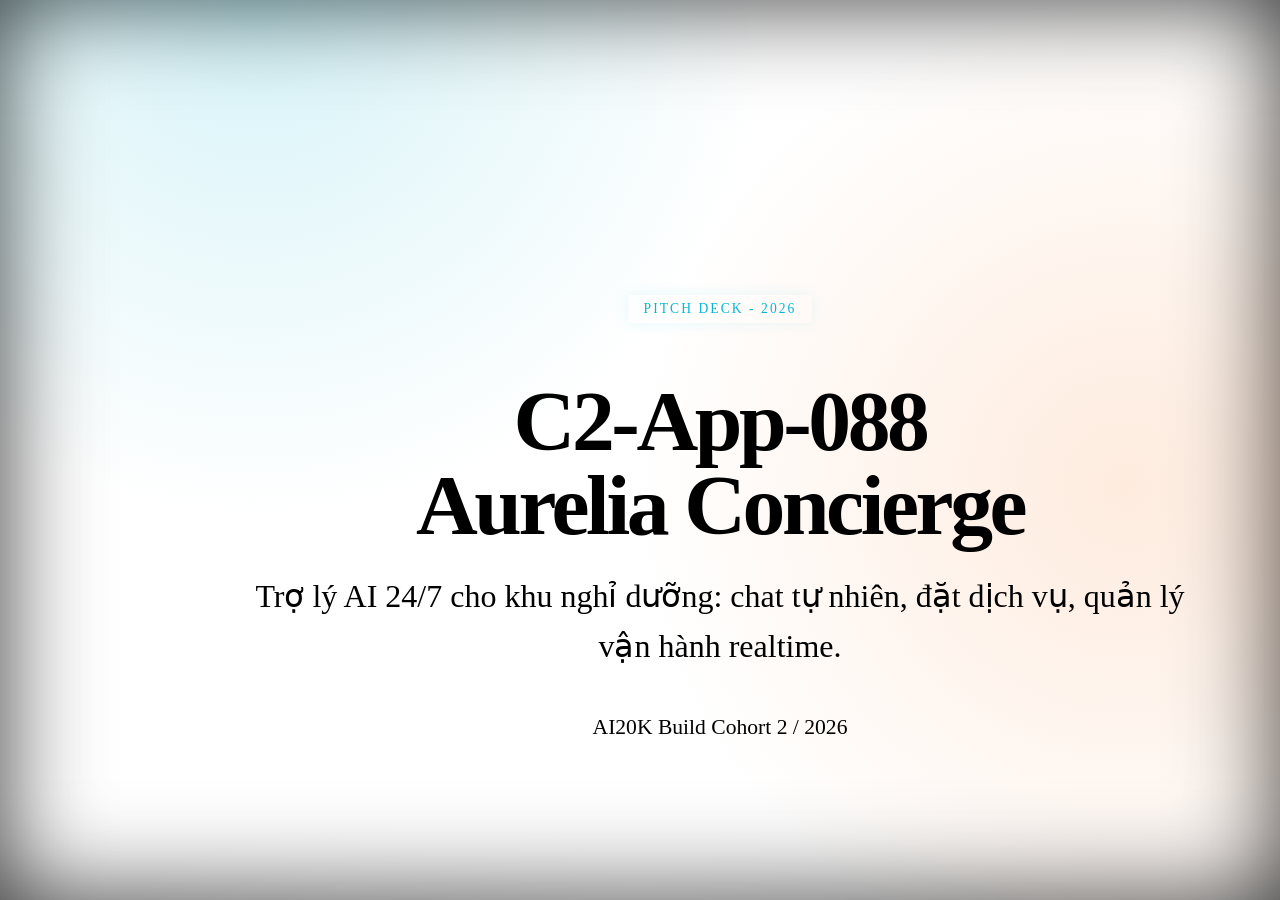
==== presentation.html @ 41721ca9 "first commit" ====
<!DOCTYPE html>
<html lang="vi">
<head>
    <meta charset="UTF-8">
    <meta name="viewport" content="width=device-width, initial-scale=1.0">
    <title>C2-App-088 | Aurelia Concierge Pitch Deck</title>

    <link rel="preconnect" href="https://fonts.googleapis.com">
    <link rel="preconnect" href="https://fonts.gstatic.com" crossorigin>
    <link href="https://fonts.googleapis.com/css2?family=Inter:wght@400;500;600&family=Outfit:wght@500;700;800&family=Roboto+Mono:wght@400;500&display=swap" rel="stylesheet">
    <link rel="stylesheet" href="styles.css">

    <style>
        body.presentation-mode {
            overflow: hidden;
            background-color: var(--bg-oled);
            margin: 0;
            padding: 0;
            height: 100vh;
            display: flex;
            align-items: center;
            justify-content: center;
            font-family: var(--font-body);
            color: var(--text-main);
        }

        .presentation-container {
            width: 100vw;
            height: 100vh;
            max-width: 1920px;
            max-height: 1080px;
            aspect-ratio: 16/9;
            position: relative;
            overflow: hidden;
            background-color: var(--bg-oled);
            box-shadow: inset 0 0 100px rgba(0,0,0,0.8);
        }

        .presentation-container::before {
            content: "";
            position: absolute;
            inset: 0;
            background:
                radial-gradient(circle at 20% 0%, rgba(6, 182, 212, 0.16) 0%, transparent 38%),
                radial-gradient(circle at 88% 54%, rgba(249, 115, 22, 0.14) 0%, transparent 40%),
                radial-gradient(circle at 50% 110%, rgba(255, 255, 255, 0.08) 0%, transparent 46%);
            z-index: 0;
        }

        .slide {
            position: absolute;
            inset: 0;
            width: 100%;
            height: 100%;
            opacity: 0;
            visibility: hidden;
            transition: opacity var(--transition-slow), transform var(--transition-slow);
            display: flex;
            align-items: center;
            justify-content: center;
            padding: 80px;
            transform: scale(0.95);
            z-index: 1;
        }

        .slide.active {
            opacity: 1;
            visibility: visible;
            transform: scale(1);
        }

        .slide-content {
            width: 100%;
            max-width: 1280px;
            z-index: 2;
        }

        .slide-content h1 {
            font-size: 5.35rem;
            margin-bottom: 24px;
            text-align: center;
            font-family: var(--font-heading);
            letter-spacing: -0.04em;
            line-height: 0.98;
        }

        .slide-content h2 {
            font-size: 3.35rem;
            color: var(--text-main);
            margin-bottom: 36px;
            font-family: var(--font-heading);
            letter-spacing: -0.03em;
        }

        .slide-content h3 {
            font-family: var(--font-heading);
            color: var(--text-main);
        }

        .slide-content p,
        .slide-content li {
            font-size: 1.35rem;
            color: var(--text-muted);
            margin-bottom: 20px;
            line-height: 1.55;
        }

        .slide-content ul {
            padding-left: 34px;
            margin-bottom: 28px;
        }

        .grid-2 {
            display: grid;
            grid-template-columns: 1fr 1fr;
            gap: 64px;
            align-items: center;
        }

        .grid-3 {
            display: grid;
            grid-template-columns: repeat(3, 1fr);
            gap: 24px;
        }

        .glass-card {
            background: var(--bg-card-shell);
            border: 1px solid var(--border-hairline);
            padding: 36px;
            border-radius: var(--radius-shell);
            backdrop-filter: blur(24px);
            -webkit-backdrop-filter: blur(24px);
            box-shadow: inset 0 1px 1px var(--border-highlight);
            position: relative;
            overflow: hidden;
        }

        .glass-card::after {
            content: "";
            position: absolute;
            inset: 0;
            background: linear-gradient(135deg, rgba(255,255,255,0.08), transparent 42%);
            pointer-events: none;
        }

        .slide-footer {
            position: absolute;
            bottom: 40px;
            left: 80px;
            right: 80px;
            display: flex;
            justify-content: space-between;
            font-family: var(--font-heading);
            color: var(--text-tech);
            font-size: 1.05rem;
            border-top: 1px solid var(--border-hairline);
            padding-top: 24px;
            z-index: 2;
        }

        .top-zone {
            position: absolute;
            top: 0;
            left: 0;
            width: 100vw;
            height: 100px;
            z-index: 100;
        }

        .controls-zone {
            position: absolute;
            bottom: 0;
            left: 0;
            width: 100vw;
            height: 150px;
            z-index: 100;
        }

        .controls {
            position: absolute;
            bottom: -80px;
            right: 40px;
            display: flex;
            gap: 16px;
            opacity: 0;
            transition: all var(--transition-base);
            background: var(--bg-card-shell);
            padding: 8px;
            border-radius: var(--radius-pill);
            backdrop-filter: blur(24px);
            border: 1px solid var(--border-hairline);
        }

        .controls-zone:hover .controls {
            bottom: 40px;
            opacity: 1;
        }

        .ctrl-btn {
            background: transparent;
            border: none;
            color: var(--text-muted);
            width: 48px;
            height: 48px;
            border-radius: var(--radius-pill);
            cursor: pointer;
            display: flex;
            align-items: center;
            justify-content: center;
            transition: var(--transition-fast);
        }

        .ctrl-btn:hover {
            background: rgba(255,255,255,0.1);
            color: var(--text-main);
            transform: scale(0.95);
        }

        .back-home {
            position: absolute;
            top: -80px;
            left: 40px;
            font-family: var(--font-heading);
            font-size: 1rem;
            text-decoration: none;
            color: var(--text-muted);
            display: flex;
            align-items: center;
            gap: 12px;
            opacity: 0;
            transition: all var(--transition-base);
            background: var(--bg-card-shell);
            padding: 12px 24px;
            border-radius: var(--radius-pill);
            backdrop-filter: blur(24px);
            border: 1px solid var(--border-hairline);
        }

        .top-zone:hover .back-home {
            top: 40px;
            opacity: 1;
        }

        .back-home:hover {
            color: var(--text-main);
            background: rgba(255,255,255,0.05);
            transform: scale(0.98);
        }

        .eyebrow-slide {
            display: inline-block;
            padding: 6px 16px;
            border-radius: var(--radius-pill);
            background: rgba(255, 255, 255, 0.05);
            border: 1px solid var(--border-hairline);
            font-family: var(--font-body);
            font-size: 0.85rem;
            text-transform: uppercase;
            letter-spacing: 0.15em;
            color: #06b6d4;
            margin-bottom: 32px;
            box-shadow: 0 0 15px rgba(6,182,212,0.1);
        }

        .accent-cyan { color: #06b6d4; }
        .accent-orange { color: #f97316; }
        .accent-green { color: #10b981; }

        .metric-row {
            display: grid;
            grid-template-columns: repeat(3, 1fr);
            gap: 24px;
            margin-top: 36px;
        }

        .metric {
            padding: 28px;
            border-radius: 26px;
            border: 1px solid var(--border-hairline);
            background: rgba(255,255,255,0.035);
        }

        .metric strong {
            display: block;
            font-family: var(--font-heading);
            font-size: 2.35rem;
            color: var(--text-main);
            margin-bottom: 8px;
        }

        .metric span {
            color: var(--text-muted);
            font-size: 1.05rem;
            line-height: 1.45;
        }

        .flow {
            display: grid;
            grid-template-columns: repeat(5, 1fr);
            gap: 16px;
            align-items: stretch;
            margin-top: 34px;
        }

        .flow-step {
            border: 1px solid var(--border-hairline);
            border-radius: 24px;
            padding: 24px 18px;
            background: rgba(0,0,0,0.32);
            min-height: 138px;
        }

        .flow-step b {
            display: block;
            color: #06b6d4;
            font-family: var(--font-heading);
            font-size: 1.08rem;
            margin-bottom: 10px;
        }

        .flow-step span {
            color: var(--text-muted);
            font-size: 0.98rem;
            line-height: 1.45;
        }

        .mini-table {
            display: grid;
            gap: 14px;
            margin-top: 28px;
        }

        .mini-row {
            display: grid;
            grid-template-columns: 0.9fr 1.1fr 1.4fr;
            gap: 18px;
            padding: 18px 20px;
            border: 1px solid var(--border-hairline);
            border-radius: 20px;
            background: rgba(255,255,255,0.025);
            color: var(--text-muted);
            font-size: 1.05rem;
        }

        .mini-row strong {
            color: var(--text-main);
            font-family: var(--font-heading);
        }

        .roadmap {
            display: grid;
            grid-template-columns: repeat(4, 1fr);
            gap: 18px;
            margin-top: 32px;
        }

        .roadmap-item {
            min-height: 220px;
            padding: 24px;
            border-radius: 26px;
            border: 1px solid var(--border-hairline);
            background: rgba(255,255,255,0.035);
        }

        .roadmap-item small {
            color: #06b6d4;
            text-transform: uppercase;
            letter-spacing: 0.13em;
            font-size: 0.72rem;
        }

        .roadmap-item h3 {
            font-size: 1.45rem;
            margin: 14px 0;
        }

        .roadmap-item p {
            font-size: 1.05rem;
            margin-bottom: 0;
        }

        @media print {
            body { background: white; height: auto; }
            .presentation-container { box-shadow: none; height: auto; max-height: none; aspect-ratio: auto; background: white; }
            .presentation-container::before { display: none; }
            .slide { position: relative; opacity: 1; visibility: visible; height: 100vh; page-break-after: always; background: white; transform: none; padding: 40px; }
            .slide-content h1, .slide-content h2, .slide-content h3 { color: #000; }
            .slide-content p, .slide-content li, .metric span, .flow-step span, .mini-row, .roadmap-item p { color: #333; }
            .slide-footer { color: #666; border-color: #ddd; }
            .glass-card, .metric, .flow-step, .mini-row, .roadmap-item { background: transparent; border: 1px solid #ccc; filter: none; box-shadow: none; color: #000; }
            .text-gradient { background: none; color: #000; -webkit-text-fill-color: #000; }
            .controls, .back-home { display: none; }
        }
    </style>
</head>
<body class="presentation-mode">

    <div class="top-zone">
        <a href="index.html" class="back-home">
            <svg width="20" height="20" viewBox="0 0 24 24" fill="none" stroke="currentColor" stroke-width="2"><path d="M19 12H5M12 19l-7-7 7-7"/></svg>
            Quay lại Trang chủ
        </a>
    </div>

    <div class="presentation-container">
        <div class="slide active" id="slide-1">
            <div class="slide-content">
                <div class="eyebrow-slide" style="display: block; width: max-content; margin: 0 auto 32px;">Pitch Deck - 2026</div>
                <h1 class="text-gradient">C2-App-088<br>Aurelia Concierge</h1>
                <p style="text-align: center; color: var(--text-main); font-size: 2rem; max-width: 980px; margin: 0 auto;">Trợ lý AI 24/7 cho khu nghỉ dưỡng: chat tự nhiên, đặt dịch vụ, quản lý vận hành realtime.</p>
                <p style="text-align: center; color: var(--text-muted); margin-top: 40px;">AI20K Build Cohort 2 / 2026</p>
            </div>
            <div class="slide-footer">
                <span>C2-App-088 / Aurelia Concierge</span>
                <span>Slide 1 / 12</span>
            </div>
        </div>

        <div class="slide" id="slide-2">
            <div class="slide-content grid-2">
                <div>
                    <h2>1. Vấn đề vận hành resort</h2>
                    <ul>
                        <li><span class="accent-orange">Quá tải giờ cao điểm:</span> lễ tân xử lý hàng trăm câu hỏi lặp lại về hồ bơi, nhà hàng, housekeeping, lịch hoạt động.</li>
                        <li><span class="accent-cyan">Trải nghiệm thiếu nhất quán:</span> phản hồi phụ thuộc ca trực, nhân viên, ngôn ngữ và mức độ ghi nhớ sở thích khách.</li>
                        <li><span class="accent-orange">Phản ứng chậm:</span> yêu cầu bị bỏ sót, SLA vượt ngưỡng, resort chỉ biết khách không hài lòng sau review xấu.</li>
                    </ul>
                </div>
                <div class="glass-card" style="text-align: left;">
                    <div class="eyebrow-slide">Current State</div>
                    <h3 style="font-size: 2.2rem; margin-bottom: 22px;">Nhiều kênh, ít ngữ cảnh, khó ưu tiên</h3>
                    <p>Khách muốn câu trả lời tức thì. Nhân viên lại cần một bảng điều phối realtime để biết việc nào nên xử lý trước.</p>
                    <div class="metric-row" style="grid-template-columns: 1fr 1fr; margin-top: 20px;">
                        <div class="metric"><strong>24/7</strong><span>Nhu cầu hỗ trợ không dừng theo ca trực.</span></div>
                        <div class="metric"><strong>SLA</strong><span>Cần cảnh báo trước khi trải nghiệm bị ảnh hưởng.</span></div>
                    </div>
                </div>
            </div>
            <div class="slide-footer">
                <span>C2-App-088 / Problem</span>
                <span>Slide 2 / 12</span>
            </div>
        </div>

        <div class="slide" id="slide-3">
            <div class="slide-content grid-2">
                <div class="glass-card">
                    <h3 style="font-size: 2rem; margin-bottom: 22px;">Luồng phục vụ thông minh</h3>
                    <div style="font-family: var(--font-heading); color: #06b6d4; background: rgba(0,0,0,0.48); padding: 26px; border-radius: 22px; font-size: 1.2rem; line-height: 1.8;">
                        <span style="color:#fff">Tin nhắn khách</span><br>
                        &nbsp;&nbsp;&rarr; Input processing<br>
                        &nbsp;&nbsp;&rarr; LangGraph Agent + Tools<br>
                        &nbsp;&nbsp;&rarr; Preview cho khách xác nhận<br>
                        <span style="color:#f97316">&nbsp;&nbsp;&rarr; Tạo booking / ticket / cảnh báo realtime</span>
                    </div>
                </div>
                <div>
                    <h2>2. Giải pháp: Aurelia Concierge</h2>
                    <p>Aurelia là lớp concierge AI giữa khách và đội vận hành, xử lý yêu cầu thường gặp tự động nhưng vẫn chuyển tiếp đúng lúc cho nhân viên.</p>
                    <ul>
                        <li><span class="accent-cyan">RAG knowledge base:</span> trả lời thông tin resort theo dữ liệu nội bộ.</li>
                        <li><span class="accent-cyan">Tool-calling:</span> tạo service request, đề xuất booking, kiểm tra trạng thái, escalate tới staff.</li>
                        <li><span class="accent-cyan">Memory:</span> ghi nhớ sở thích khách qua nhiều lần lưu trú.</li>
                    </ul>
                </div>
            </div>
            <div class="slide-footer">
                <span>C2-App-088 / Solution</span>
                <span>Slide 3 / 12</span>
            </div>
        </div>

        <div class="slide" id="slide-4">
            <div class="slide-content">
                <h2>3. Sản phẩm cho hai nhóm người dùng</h2>
                <div class="grid-3">
                    <div class="glass-card">
                        <h3 style="font-size: 1.75rem; margin-bottom: 18px; color:#06b6d4;">Khách lưu trú</h3>
                        <p>Chat tự nhiên, đặt restaurant/spa/housekeeping, tra cứu tiện ích, theo dõi hoặc hủy yêu cầu ngay trong hội thoại.</p>
                    </div>
                    <div class="glass-card">
                        <h3 style="font-size: 1.75rem; margin-bottom: 18px; color:#f97316;">Nhân viên</h3>
                        <p>Dashboard realtime, hàng đợi yêu cầu, transcript chat, phân công booking, xử lý cảnh báo SLA và hồ sơ khách.</p>
                    </div>
                    <div class="glass-card">
                        <h3 style="font-size: 1.75rem; margin-bottom: 18px; color:#06b6d4;">Quản lý vận hành</h3>
                        <p>Nắm bức tranh ca trực: request mở, cảnh báo rủi ro, trạng thái xử lý và tín hiệu trải nghiệm khách theo thời gian thực.</p>
                    </div>
                </div>
                <p style="text-align:center; margin-top: 34px;">Một hệ thống chung, nhưng giao diện và quyền thao tác được tách theo vai trò.</p>
            </div>
            <div class="slide-footer">
                <span>C2-App-088 / Product Surface</span>
                <span>Slide 4 / 12</span>
            </div>
        </div>

        <div class="slide" id="slide-5">
            <div class="slide-content">
                <h2>4. Kiến trúc tổng quan</h2>
                <div class="flow">
                    <div class="flow-step"><b>Frontend</b><span>React 19, Vite, Tailwind cho guest chat và staff dashboard.</span></div>
                    <div class="flow-step"><b>API</b><span>FastAPI async, REST endpoints, WebSocket và SSE fallback.</span></div>
                    <div class="flow-step"><b>Agent</b><span>LangGraph loop: input processing, LLM, tools, response.</span></div>
                    <div class="flow-step"><b>Data</b><span>PostgreSQL 17 + pgvector cho nghiệp vụ và vector store.</span></div>
                    <div class="flow-step"><b>RAG</b><span>Qdrant index cho thông tin resort, policy, dịch vụ, FAQ.</span></div>
                </div>
                <div class="glass-card" style="margin-top: 34px;">
                    <p style="margin:0; text-align:center;"><strong class="accent-cyan">Flow chính:</strong> Guest gửi tin nhắn &rarr; Agent suy luận và gọi tools &rarr; Guest xác nhận &rarr; Hệ thống thực thi &rarr; Staff nhận realtime update.</p>
                </div>
            </div>
            <div class="slide-footer">
                <span>C2-App-088 / Architecture</span>
                <span>Slide 5 / 12</span>
            </div>
        </div>

        <div class="slide" id="slide-6">
            <div class="slide-content grid-2">
                <div>
                    <h2>5. AI Agent & Automation</h2>
                    <p>Agent không chỉ trả lời. Nó hiểu ý định, tạo preview hành động, chờ khách xác nhận và mới thực thi vào hệ thống.</p>
                    <ul>
                        <li><span class="accent-cyan">suggest_service_request:</span> tạo ticket housekeeping hoặc vấn đề phòng.</li>
                        <li><span class="accent-cyan">suggest_booking:</span> đề xuất đặt restaurant, spa hoặc dịch vụ.</li>
                        <li><span class="accent-cyan">check_availability:</span> kiểm tra capacity trước khi xác nhận.</li>
                        <li><span class="accent-cyan">escalate_to_staff:</span> chuyển ca nhạy cảm hoặc phức tạp sang người thật.</li>
                    </ul>
                </div>
                <div class="glass-card">
                    <h3 style="font-size: 1.9rem; margin-bottom: 22px;">Guardrail vận hành</h3>
                    <p>Những hành động ảnh hưởng dịch vụ được đưa qua bước xác nhận. Nhân viên luôn có transcript và trạng thái để tiếp quản khi cần.</p>
                    <div class="metric-row" style="grid-template-columns: 1fr; margin-top: 26px;">
                        <div class="metric"><strong>Human-in-loop</strong><span>AI xử lý nhanh, nhưng nhân viên vẫn kiểm soát yêu cầu rủi ro.</span></div>
                    </div>
                </div>
            </div>
            <div class="slide-footer">
                <span>C2-App-088 / Agent</span>
                <span>Slide 6 / 12</span>
            </div>
        </div>

        <div class="slide" id="slide-7">
            <div class="slide-content grid-2">
                <div class="glass-card">
                    <h3 style="font-size: 1.9rem; margin-bottom: 22px;">Từ phản ứng sang chủ động</h3>
                    <div class="metric-row" style="grid-template-columns: 1fr; margin-top: 0;">
                        <div class="metric"><strong>Realtime</strong><span>WebSocket push tức thì tới staff dashboard.</span></div>
                        <div class="metric"><strong>SLA</strong><span>Cảnh báo yêu cầu sắp hoặc đã vượt thời gian xử lý.</span></div>
                        <div class="metric"><strong>Memory</strong><span>Cá nhân hóa theo sở thích qua nhiều lần lưu trú.</span></div>
                    </div>
                </div>
                <div>
                    <h2>6. Giá trị tạo ra</h2>
                    <ul>
                        <li><span class="accent-cyan">Giảm tải nhân viên:</span> câu hỏi lặp lại và yêu cầu đơn giản được xử lý tự động.</li>
                        <li><span class="accent-cyan">Tăng tốc phản hồi:</span> request mới, cảnh báo và trạng thái được đẩy realtime.</li>
                        <li><span class="accent-cyan">Cá nhân hóa dịch vụ:</span> khách quay lại không phải bắt đầu từ đầu.</li>
                        <li><span class="accent-cyan">Ổn định chất lượng:</span> câu trả lời dựa trên knowledge base, ít phụ thuộc từng ca trực.</li>
                    </ul>
                </div>
            </div>
            <div class="slide-footer">
                <span>C2-App-088 / Value</span>
                <span>Slide 7 / 12</span>
            </div>
        </div>

        <div class="slide" id="slide-8">
            <div class="slide-content">
                <h2>7. Tech Stack</h2>
                <div class="mini-table">
                    <div class="mini-row"><strong>AI Agent</strong><span>LangGraph + OpenAI-compatible LLM</span><span>Tool-calling loop linh hoạt, dễ mở rộng nghiệp vụ.</span></div>
                    <div class="mini-row"><strong>Backend</strong><span>FastAPI + Python 3.11</span><span>Async native, type-safe, auto-docs cho API.</span></div>
                    <div class="mini-row"><strong>Database</strong><span>PostgreSQL 17 + pgvector</span><span>Dữ liệu quan hệ và vector trong cùng hệ sinh thái.</span></div>
                    <div class="mini-row"><strong>Vector Search</strong><span>Qdrant</span><span>REST API, filtering tốt, phù hợp triển khai nhanh.</span></div>
                    <div class="mini-row"><strong>Frontend</strong><span>React 19 + Vite + Tailwind</span><span>Giao diện hiện đại, hot reload nhanh cho vòng lặp demo.</span></div>
                    <div class="mini-row"><strong>Realtime</strong><span>WebSocket + SSE fallback</span><span>Push update tức thì cho cả guest và staff.</span></div>
                </div>
            </div>
            <div class="slide-footer">
                <span>C2-App-088 / Stack</span>
                <span>Slide 8 / 12</span>
            </div>
        </div>

        <div class="slide" id="slide-9">
            <div class="slide-content grid-2">
                <div>
                    <h2>8. Demo scenario</h2>
                    <p>Một khách muốn đặt bàn ăn tối, hỏi giờ mở cửa hồ bơi và yêu cầu thêm khăn trong phòng.</p>
                    <ul>
                        <li>AI trả lời thông tin hồ bơi bằng RAG.</li>
                        <li>AI tạo preview booking và yêu cầu khách xác nhận.</li>
                        <li>Housekeeping ticket được tạo và đẩy tới dashboard staff.</li>
                        <li>Nếu SLA rủi ro, hệ thống cảnh báo để nhân viên ưu tiên.</li>
                    </ul>
                </div>
                <div class="glass-card">
                    <h3 style="font-size: 1.9rem; margin-bottom: 22px;">Guest chat sample</h3>
                    <div style="display:grid; gap:16px; font-size:1.1rem;">
                        <div style="padding:18px 20px; border-radius:22px; background:rgba(6,182,212,0.12); color:#F8FAFC;">Tối nay còn bàn cho 2 người không? Tôi cũng cần thêm khăn.</div>
                        <div style="padding:18px 20px; border-radius:22px; background:rgba(255,255,255,0.06); color:#A1A1AA;">Aurelia kiểm tra nhà hàng, tạo preview booking và gửi housekeeping request sau khi khách xác nhận.</div>
                    </div>
                </div>
            </div>
            <div class="slide-footer">
                <span>C2-App-088 / Demo</span>
                <span>Slide 9 / 12</span>
            </div>
        </div>

        <div class="slide" id="slide-10">
            <div class="slide-content">
                <h2>9. Lộ trình phát triển</h2>
                <div class="roadmap">
                    <div class="roadmap-item">
                        <small>Phase 1</small>
                        <h3>Core Concierge</h3>
                        <p>Chat tự nhiên, RAG resort info, service request preview và xác nhận.</p>
                    </div>
                    <div class="roadmap-item">
                        <small>Phase 2</small>
                        <h3>Staff Ops</h3>
                        <p>Dashboard realtime, request queue, SLA alerts, transcript và phân công xử lý.</p>
                    </div>
                    <div class="roadmap-item">
                        <small>Phase 3</small>
                        <h3>Personalization</h3>
                        <p>Memory sở thích khách, hồ sơ lưu trú, ngữ cảnh cho lần tương tác tiếp theo.</p>
                    </div>
                    <div class="roadmap-item">
                        <small>Phase 4</small>
                        <h3>Pilot & Hardening</h3>
                        <p>Triển khai pilot resort, đo SLA, load test, tinh chỉnh guardrail và analytics.</p>
                    </div>
                </div>
            </div>
            <div class="slide-footer">
                <span>C2-App-088 / Roadmap</span>
                <span>Slide 10 / 12</span>
            </div>
        </div>

        <div class="slide" id="slide-11">
            <div class="slide-content grid-2">
                <div class="glass-card">
                    <h3 style="font-size: 1.9rem; margin-bottom: 22px;">Hướng thương mại hóa</h3>
                    <ul style="padding-left: 28px;">
                        <li><strong class="accent-cyan">SaaS cho resort:</strong> subscription theo số phòng hoặc số nhân viên.</li>
                        <li><strong class="accent-orange">Implementation package:</strong> setup knowledge base, quy trình SLA và tích hợp PMS/booking.</li>
                        <li><strong class="accent-cyan">Enterprise license:</strong> tùy biến workflow, dữ liệu và chính sách bảo mật.</li>
                    </ul>
                </div>
                <div>
                    <h2>10. Vì sao đáng làm ngay?</h2>
                    <p>Resort đã có nhu cầu số hóa vận hành, nhưng khoảng trống nằm ở trải nghiệm hội thoại có khả năng thực thi và dashboard staff realtime.</p>
                    <ul>
                        <li>Khách quen với chat như kênh phục vụ chính.</li>
                        <li>Nhân viên cần giảm việc lặp lại, không cần thêm một inbox rời rạc.</li>
                        <li>AI agent tạo khác biệt khi gắn trực tiếp với quy trình vận hành.</li>
                    </ul>
                </div>
            </div>
            <div class="slide-footer">
                <span>C2-App-088 / Business</span>
                <span>Slide 11 / 12</span>
            </div>
        </div>

        <div class="slide" id="slide-12">
            <div class="slide-content" style="text-align: center;">
                <h2>11. Lời kêu gọi</h2>
                <div class="glass-card" style="margin: 36px auto 0; max-width: 980px; text-align: left;">
                    <ul style="font-size: 1.45rem; margin: 0; padding-left: 28px;">
                        <li><strong class="accent-cyan">Pilot partner:</strong> resort hoặc boutique hotel để thử nghiệm quy trình guest chat + staff dashboard.</li>
                        <li><strong class="accent-orange">Advisor:</strong> chuyên gia vận hành khách sạn, concierge, SLA và tích hợp PMS.</li>
                        <li><strong class="accent-cyan">Technical support:</strong> mở rộng connector, đánh giá bảo mật dữ liệu khách và production hardening.</li>
                    </ul>
                </div>
                <h3 class="text-gradient" style="font-size: 3.2rem; margin-top: 52px;">Q & A</h3>
            </div>
            <div class="slide-footer">
                <span>C2-App-088 / Ask</span>
                <span>Slide 12 / 12</span>
            </div>
        </div>

        <div class="controls-zone">
            <div class="controls">
                <button class="ctrl-btn" id="fullscreen-btn" title="Toggle Fullscreen (F)">
                    <svg width="20" height="20" viewBox="0 0 24 24" fill="none" stroke="currentColor" stroke-width="2"><path d="M8 3H5a2 2 0 0 0-2 2v3m18 0V5a2 2 0 0 0-2-2h-3m0 18h3a2 2 0 0 0 2-2v-3M3 16v3a2 2 0 0 0 2 2h3"/></svg>
                </button>
                <button class="ctrl-btn" id="prev-btn" title="Previous Slide (Left Arrow)">
                    <svg width="24" height="24" viewBox="0 0 24 24" fill="none" stroke="currentColor" stroke-width="2"><path d="M15 18l-6-6 6-6"/></svg>
                </button>
                <button class="ctrl-btn" id="next-btn" title="Next Slide (Right Arrow/Space)">
                    <svg width="24" height="24" viewBox="0 0 24 24" fill="none" stroke="currentColor" stroke-width="2"><path d="M9 18l6-6-6-6"/></svg>
                </button>
            </div>
        </div>
    </div>

    <script src="presentation.js"></script>
</body>
</html>
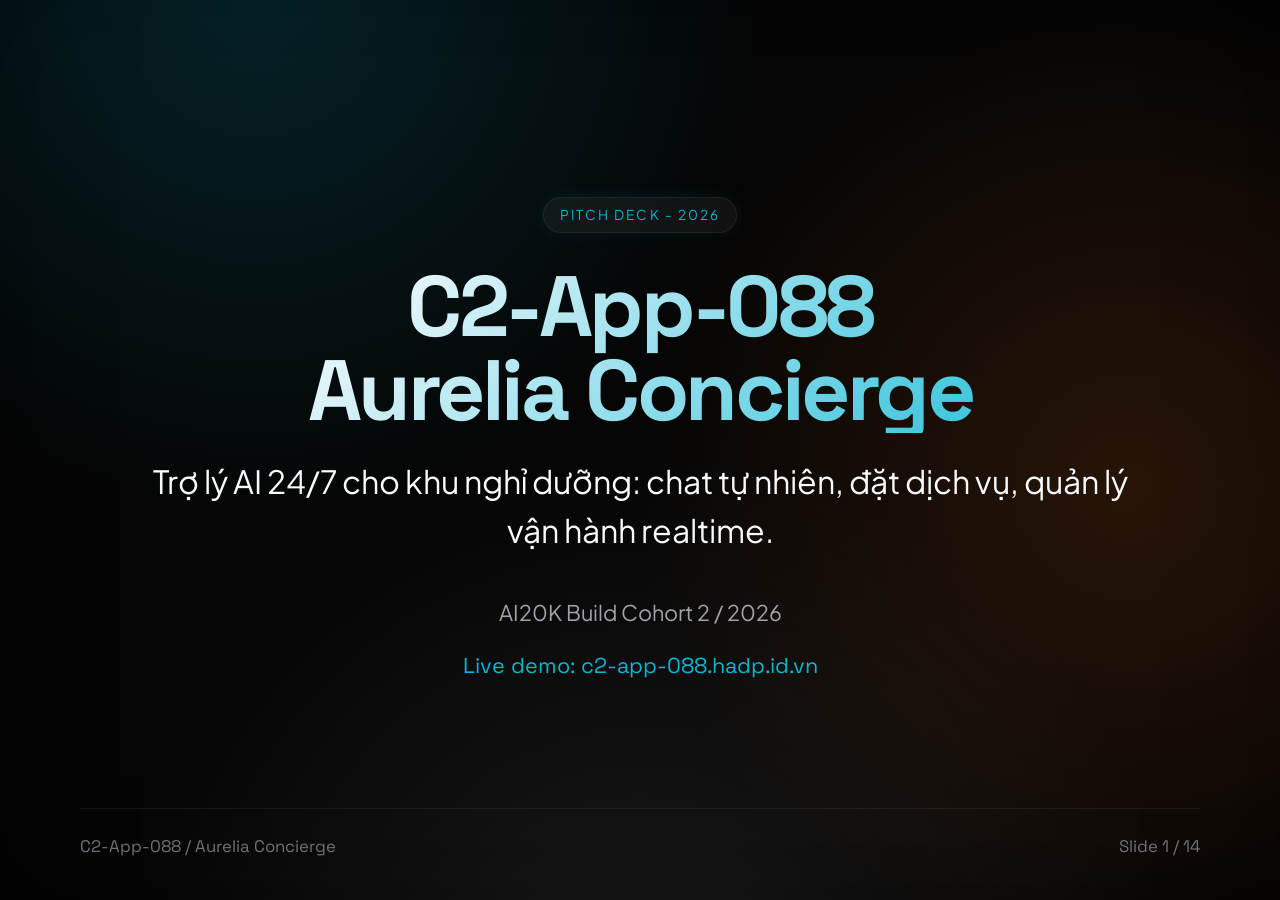
==== commit d6ecd7d8: "Add presentation styles, update slide content, and include PDF export" ====
--- a/presentation.html
+++ b/presentation.html
@@ -379,17 +379,152 @@
             margin-bottom: 0;
         }
 
+        .chat-log { display: grid; gap: 14px; font-size: 1.05rem; }
+        .chat-bubble {
+            padding: 14px 18px;
+            border-radius: 20px;
+            line-height: 1.5;
+            max-width: 94%;
+        }
+        .chat-bubble small {
+            display: block;
+            color: #06b6d4;
+            font-family: var(--font-heading);
+            font-size: 0.7rem;
+            text-transform: uppercase;
+            letter-spacing: 0.12em;
+            margin-bottom: 6px;
+        }
+        .chat-bubble.guest {
+            background: rgba(6,182,212,0.14);
+            color: #F8FAFC;
+            justify-self: end;
+            border-bottom-right-radius: 6px;
+        }
+        .chat-bubble.ai {
+            background: rgba(255,255,255,0.06);
+            color: #E4E4E7;
+            justify-self: start;
+            border-bottom-left-radius: 6px;
+        }
+        .chat-alert {
+            margin-top: 2px;
+            padding: 13px 18px;
+            border-radius: 16px;
+            background: rgba(249,115,22,0.12);
+            border: 1px solid rgba(249,115,22,0.35);
+            color: #fdba74;
+            font-size: 0.95rem;
+            font-family: var(--font-heading);
+        }
+        .img-ph {
+            border: 1px dashed var(--border-highlight);
+            border-radius: 22px;
+            background: rgba(255,255,255,0.02);
+            min-height: 120px;
+            display: flex;
+            align-items: center;
+            justify-content: center;
+            text-align: center;
+            color: var(--text-tech);
+            font-family: var(--font-heading);
+            font-size: 0.95rem;
+            padding: 18px;
+        }
+        .mini-row.compare-head,
+        .mini-row.compare-head span,
+        .mini-row.compare-head strong {
+            color: var(--text-main);
+            font-family: var(--font-heading);
+        }
+        .mini-row.compare-head { background: rgba(255,255,255,0.05); }
+        .qr-ph {
+            width: 148px;
+            height: 148px;
+            border: 1px dashed var(--border-highlight);
+            border-radius: 18px;
+            display: flex;
+            align-items: center;
+            justify-content: center;
+            text-align: center;
+            color: var(--text-tech);
+            font-family: var(--font-heading);
+            font-size: 0.85rem;
+            flex: 0 0 auto;
+        }
+        .arch-extra {
+            display: grid;
+            grid-template-columns: 1fr 1fr;
+            gap: 18px;
+            margin-top: 18px;
+        }
+        .flow.arch .flow-step { position: relative; }
+        .flow.arch .flow-step:not(:last-child)::after {
+            content: "\2192";
+            position: absolute;
+            right: -12px;
+            top: 50%;
+            transform: translateY(-50%);
+            color: #06b6d4;
+            font-size: 1.15rem;
+            z-index: 3;
+        }
+        .ph { color: #f97316; font-family: var(--font-heading); font-style: normal; }
+
+        @page {
+            size: 16in 9in;
+            margin: 0;
+        }
+
         @media print {
-            body { background: white; height: auto; }
-            .presentation-container { box-shadow: none; height: auto; max-height: none; aspect-ratio: auto; background: white; }
-            .presentation-container::before { display: none; }
-            .slide { position: relative; opacity: 1; visibility: visible; height: 100vh; page-break-after: always; background: white; transform: none; padding: 40px; }
-            .slide-content h1, .slide-content h2, .slide-content h3 { color: #000; }
-            .slide-content p, .slide-content li, .metric span, .flow-step span, .mini-row, .roadmap-item p { color: #333; }
-            .slide-footer { color: #666; border-color: #ddd; }
-            .glass-card, .metric, .flow-step, .mini-row, .roadmap-item { background: transparent; border: 1px solid #ccc; filter: none; box-shadow: none; color: #000; }
-            .text-gradient { background: none; color: #000; -webkit-text-fill-color: #000; }
-            .controls, .back-home { display: none; }
+            html,
+            body.presentation-mode {
+                width: 16in;
+                height: auto;
+                margin: 0;
+                padding: 0;
+                display: block;
+                overflow: visible;
+                background: var(--bg-oled);
+                -webkit-print-color-adjust: exact;
+                print-color-adjust: exact;
+            }
+
+            .top-zone,
+            .controls-zone,
+            .controls,
+            .back-home {
+                display: none !important;
+            }
+
+            .presentation-container {
+                width: 16in;
+                height: auto;
+                max-width: none;
+                max-height: none;
+                aspect-ratio: auto;
+                overflow: visible;
+                box-shadow: none;
+                background: var(--bg-oled);
+            }
+
+            .slide,
+            .slide.active {
+                position: relative;
+                inset: auto;
+                width: 16in;
+                height: 9in;
+                opacity: 1;
+                visibility: visible;
+                transform: none;
+                page-break-after: always;
+                break-after: page;
+            }
+
+            #slide-14 {
+                page-break-after: auto;
+                break-after: auto;
+            }
         }
     </style>
 </head>
@@ -409,10 +544,11 @@
                 <h1 class="text-gradient">C2-App-088<br>Aurelia Concierge</h1>
                 <p style="text-align: center; color: var(--text-main); font-size: 2rem; max-width: 980px; margin: 0 auto;">Trợ lý AI 24/7 cho khu nghỉ dưỡng: chat tự nhiên, đặt dịch vụ, quản lý vận hành realtime.</p>
                 <p style="text-align: center; color: var(--text-muted); margin-top: 40px;">AI20K Build Cohort 2 / 2026</p>
+                <p style="text-align: center; color: #06b6d4; font-family: var(--font-heading); margin-top: 6px;">Live demo: c2-app-088.hadp.id.vn</p>
             </div>
             <div class="slide-footer">
                 <span>C2-App-088 / Aurelia Concierge</span>
-                <span>Slide 1 / 12</span>
+                <span>Slide 1 / 14</span>
             </div>
         </div>
 
@@ -438,7 +574,7 @@
             </div>
             <div class="slide-footer">
                 <span>C2-App-088 / Problem</span>
-                <span>Slide 2 / 12</span>
+                <span>Slide 2 / 14</span>
             </div>
         </div>
 
@@ -466,13 +602,41 @@
             </div>
             <div class="slide-footer">
                 <span>C2-App-088 / Solution</span>
-                <span>Slide 3 / 12</span>
+                <span>Slide 3 / 14</span>
             </div>
         </div>
 
         <div class="slide" id="slide-4">
+            <div class="slide-content grid-2">
+                <div>
+                    <h2>3. Cơ hội thị trường</h2>
+                    <p>Ngành lưu trú đang tăng tốc số hóa vận hành, nhưng phần lớn giải pháp mới dừng ở booking/PMS — khoảng trống nằm ở lớp hội thoại AI có khả năng thực thi.</p>
+                    <ul>
+                        <li><span class="accent-cyan">Thị trường mục tiêu:</span> resort, boutique hotel và chuỗi lưu trú tầm trung–cao cấp.</li>
+                        <li><span class="accent-cyan">Why now:</span> khách đã quen chat làm kênh phục vụ chính; chi phí nhân sự dịch vụ tăng.</li>
+                        <li><span class="accent-cyan">Điểm vào:</span> pilot một resort rồi mở rộng theo chuỗi.</li>
+                    </ul>
+                </div>
+                <div class="glass-card">
+                    <div class="eyebrow-slide">Market sizing</div>
+                    <div class="metric-row" style="grid-template-columns: 1fr 1fr; margin-top: 8px;">
+                        <div class="metric"><strong><span class="ph">__</span></strong><span>Số resort/hotel mục tiêu (SAM).</span></div>
+                        <div class="metric"><strong>$<span class="ph">__</span></strong><span>Quy mô thị trường/năm (TAM).</span></div>
+                        <div class="metric"><strong><span class="ph">__</span>%</strong><span>Tăng trưởng số hóa hằng năm.</span></div>
+                        <div class="metric"><strong><span class="ph">__</span></strong><span>Resort pilot mục tiêu năm đầu.</span></div>
+                    </div>
+                    <p style="margin: 18px 0 0; font-size: 0.95rem;">* Số liệu điền sau từ nghiên cứu thị trường.</p>
+                </div>
+            </div>
+            <div class="slide-footer">
+                <span>C2-App-088 / Market</span>
+                <span>Slide 4 / 14</span>
+            </div>
+        </div>
+
+        <div class="slide" id="slide-5">
             <div class="slide-content">
-                <h2>3. Sản phẩm cho hai nhóm người dùng</h2>
+                <h2>4. Sản phẩm cho ba nhóm người dùng</h2>
                 <div class="grid-3">
                     <div class="glass-card">
                         <h3 style="font-size: 1.75rem; margin-bottom: 18px; color:#06b6d4;">Khách lưu trú</h3>
@@ -491,39 +655,45 @@
             </div>
             <div class="slide-footer">
                 <span>C2-App-088 / Product Surface</span>
-                <span>Slide 4 / 12</span>
-            </div>
-        </div>
-
-        <div class="slide" id="slide-5">
+                <span>Slide 5 / 14</span>
+            </div>
+        </div>
+
+        <div class="slide" id="slide-6">
             <div class="slide-content">
-                <h2>4. Kiến trúc tổng quan</h2>
-                <div class="flow">
+                <h2>5. Kiến trúc tổng quan</h2>
+                <div class="flow arch">
                     <div class="flow-step"><b>Frontend</b><span>React 19, Vite, Tailwind cho guest chat và staff dashboard.</span></div>
                     <div class="flow-step"><b>API</b><span>FastAPI async, REST endpoints, WebSocket và SSE fallback.</span></div>
                     <div class="flow-step"><b>Agent</b><span>LangGraph loop: input processing, LLM, tools, response.</span></div>
                     <div class="flow-step"><b>Data</b><span>PostgreSQL 17 + pgvector cho nghiệp vụ và vector store.</span></div>
                     <div class="flow-step"><b>RAG</b><span>Qdrant index cho thông tin resort, policy, dịch vụ, FAQ.</span></div>
                 </div>
-                <div class="glass-card" style="margin-top: 34px;">
+                <div class="arch-extra">
+                    <div class="flow-step"><b>Memory · Mem0</b><span>Ghi nhớ sở thích và lịch sử khách qua nhiều lần lưu trú (cross-stay).</span></div>
+                    <div class="flow-step"><b>Realtime Manager</b><span>WebSocket push tức thì tới staff dashboard, SSE fallback khi cần.</span></div>
+                </div>
+                <div class="glass-card" style="margin-top: 24px;">
                     <p style="margin:0; text-align:center;"><strong class="accent-cyan">Flow chính:</strong> Guest gửi tin nhắn &rarr; Agent suy luận và gọi tools &rarr; Guest xác nhận &rarr; Hệ thống thực thi &rarr; Staff nhận realtime update.</p>
                 </div>
             </div>
             <div class="slide-footer">
                 <span>C2-App-088 / Architecture</span>
-                <span>Slide 5 / 12</span>
-            </div>
-        </div>
-
-        <div class="slide" id="slide-6">
+                <span>Slide 6 / 14</span>
+            </div>
+        </div>
+
+        <div class="slide" id="slide-7">
             <div class="slide-content grid-2">
                 <div>
-                    <h2>5. AI Agent & Automation</h2>
+                    <h2>6. AI Agent & Automation</h2>
                     <p>Agent không chỉ trả lời. Nó hiểu ý định, tạo preview hành động, chờ khách xác nhận và mới thực thi vào hệ thống.</p>
                     <ul>
+                        <li><span class="accent-cyan">get_resort_info:</span> tra cứu thông tin resort, tiện ích, chính sách qua RAG.</li>
                         <li><span class="accent-cyan">suggest_service_request:</span> tạo ticket housekeeping hoặc vấn đề phòng.</li>
                         <li><span class="accent-cyan">suggest_booking:</span> đề xuất đặt restaurant, spa hoặc dịch vụ.</li>
                         <li><span class="accent-cyan">check_availability:</span> kiểm tra capacity trước khi xác nhận.</li>
+                        <li><span class="accent-cyan">get_request_status:</span> theo dõi trạng thái yêu cầu đang xử lý.</li>
                         <li><span class="accent-cyan">escalate_to_staff:</span> chuyển ca nhạy cảm hoặc phức tạp sang người thật.</li>
                     </ul>
                 </div>
@@ -537,33 +707,7 @@
             </div>
             <div class="slide-footer">
                 <span>C2-App-088 / Agent</span>
-                <span>Slide 6 / 12</span>
-            </div>
-        </div>
-
-        <div class="slide" id="slide-7">
-            <div class="slide-content grid-2">
-                <div class="glass-card">
-                    <h3 style="font-size: 1.9rem; margin-bottom: 22px;">Từ phản ứng sang chủ động</h3>
-                    <div class="metric-row" style="grid-template-columns: 1fr; margin-top: 0;">
-                        <div class="metric"><strong>Realtime</strong><span>WebSocket push tức thì tới staff dashboard.</span></div>
-                        <div class="metric"><strong>SLA</strong><span>Cảnh báo yêu cầu sắp hoặc đã vượt thời gian xử lý.</span></div>
-                        <div class="metric"><strong>Memory</strong><span>Cá nhân hóa theo sở thích qua nhiều lần lưu trú.</span></div>
-                    </div>
-                </div>
-                <div>
-                    <h2>6. Giá trị tạo ra</h2>
-                    <ul>
-                        <li><span class="accent-cyan">Giảm tải nhân viên:</span> câu hỏi lặp lại và yêu cầu đơn giản được xử lý tự động.</li>
-                        <li><span class="accent-cyan">Tăng tốc phản hồi:</span> request mới, cảnh báo và trạng thái được đẩy realtime.</li>
-                        <li><span class="accent-cyan">Cá nhân hóa dịch vụ:</span> khách quay lại không phải bắt đầu từ đầu.</li>
-                        <li><span class="accent-cyan">Ổn định chất lượng:</span> câu trả lời dựa trên knowledge base, ít phụ thuộc từng ca trực.</li>
-                    </ul>
-                </div>
-            </div>
-            <div class="slide-footer">
-                <span>C2-App-088 / Value</span>
-                <span>Slide 7 / 12</span>
+                <span>Slide 7 / 14</span>
             </div>
         </div>
 
@@ -577,11 +721,13 @@
                     <div class="mini-row"><strong>Vector Search</strong><span>Qdrant</span><span>REST API, filtering tốt, phù hợp triển khai nhanh.</span></div>
                     <div class="mini-row"><strong>Frontend</strong><span>React 19 + Vite + Tailwind</span><span>Giao diện hiện đại, hot reload nhanh cho vòng lặp demo.</span></div>
                     <div class="mini-row"><strong>Realtime</strong><span>WebSocket + SSE fallback</span><span>Push update tức thì cho cả guest và staff.</span></div>
+                    <div class="mini-row"><strong>Migrations</strong><span>Alembic</span><span>Version control schema an toàn cho database.</span></div>
+                    <div class="mini-row"><strong>Memory</strong><span>Mem0</span><span>Cá nhân hóa xuyên suốt nhiều lần lưu trú của khách.</span></div>
                 </div>
             </div>
             <div class="slide-footer">
                 <span>C2-App-088 / Stack</span>
-                <span>Slide 8 / 12</span>
+                <span>Slide 8 / 14</span>
             </div>
         </div>
 
@@ -589,31 +735,79 @@
             <div class="slide-content grid-2">
                 <div>
                     <h2>8. Demo scenario</h2>
-                    <p>Một khách muốn đặt bàn ăn tối, hỏi giờ mở cửa hồ bơi và yêu cầu thêm khăn trong phòng.</p>
+                    <p>Khách quen quay lại resort — Aurelia nhận ra sở thích cũ, xử lý yêu cầu và cảnh báo staff khi cần.</p>
                     <ul>
-                        <li>AI trả lời thông tin hồ bơi bằng RAG.</li>
-                        <li>AI tạo preview booking và yêu cầu khách xác nhận.</li>
-                        <li>Housekeeping ticket được tạo và đẩy tới dashboard staff.</li>
-                        <li>Nếu SLA rủi ro, hệ thống cảnh báo để nhân viên ưu tiên.</li>
+                        <li><span class="accent-cyan">Memory:</span> chào đúng tên, gợi ý theo sở thích đã ghi nhận.</li>
+                        <li><span class="accent-cyan">RAG:</span> trả lời giờ mở cửa hồ bơi từ knowledge base.</li>
+                        <li><span class="accent-cyan">Action:</span> tạo preview booking và housekeeping ticket, chờ xác nhận.</li>
+                        <li><span class="accent-orange">SLA alert:</span> nếu rủi ro trễ, hệ thống đẩy cảnh báo tới staff.</li>
                     </ul>
+                    <div class="img-ph" style="margin-top: 6px;">Screenshot guest chat / staff dashboard sẽ thêm sau (docs/…)</div>
                 </div>
                 <div class="glass-card">
-                    <h3 style="font-size: 1.9rem; margin-bottom: 22px;">Guest chat sample</h3>
-                    <div style="display:grid; gap:16px; font-size:1.1rem;">
-                        <div style="padding:18px 20px; border-radius:22px; background:rgba(6,182,212,0.12); color:#F8FAFC;">Tối nay còn bàn cho 2 người không? Tôi cũng cần thêm khăn.</div>
-                        <div style="padding:18px 20px; border-radius:22px; background:rgba(255,255,255,0.06); color:#A1A1AA;">Aurelia kiểm tra nhà hàng, tạo preview booking và gửi housekeeping request sau khi khách xác nhận.</div>
+                    <h3 style="font-size: 1.7rem; margin-bottom: 18px;">Guest chat sample</h3>
+                    <div class="chat-log">
+                        <div class="chat-bubble ai"><small>Aurelia</small>Chào mừng anh Minh quay lại! Em nhớ anh thích phòng yên tĩnh và bơi buổi sáng — hồ bơi mở cửa 6:00 ạ.</div>
+                        <div class="chat-bubble guest">Tối nay còn bàn cho 2 người không? Cho anh thêm khăn phòng 507 nhé.</div>
+                        <div class="chat-bubble ai"><small>Aurelia</small>Dạ còn bàn 19:30. Em tạo preview đặt bàn và housekeeping ticket khăn, anh xác nhận giúp em nhé.</div>
+                        <div class="chat-alert">⚠ SLA risk · Housekeeping #HK-231 → đẩy tới staff dashboard để ưu tiên.</div>
                     </div>
                 </div>
             </div>
             <div class="slide-footer">
                 <span>C2-App-088 / Demo</span>
-                <span>Slide 9 / 12</span>
+                <span>Slide 9 / 14</span>
             </div>
         </div>
 
         <div class="slide" id="slide-10">
+            <div class="slide-content grid-2">
+                <div class="glass-card">
+                    <h3 style="font-size: 1.7rem; margin-bottom: 18px;">Impact mục tiêu</h3>
+                    <div class="metric-row" style="grid-template-columns: 1fr 1fr; margin-top: 0;">
+                        <div class="metric"><strong><span class="ph">__</span>%</strong><span>Giảm thời gian chờ phản hồi của khách.</span></div>
+                        <div class="metric"><strong><span class="ph">__</span>%</strong><span>Yêu cầu được AI tự động hóa, không cần staff.</span></div>
+                        <div class="metric"><strong><span class="ph">__</span>h</strong><span>Giờ nhân viên tiết kiệm mỗi tháng.</span></div>
+                        <div class="metric"><strong><span class="ph">__</span></strong><span>Điểm hài lòng khách (CSAT) mục tiêu.</span></div>
+                    </div>
+                    <p style="margin: 16px 0 0; font-size: 0.95rem;">* Số liệu điền sau từ pilot.</p>
+                </div>
+                <div>
+                    <h2>9. Giá trị tạo ra</h2>
+                    <ul>
+                        <li><span class="accent-cyan">Giảm tải nhân viên:</span> câu hỏi lặp lại và yêu cầu đơn giản được xử lý tự động.</li>
+                        <li><span class="accent-cyan">Tăng tốc phản hồi:</span> request mới, cảnh báo và trạng thái được đẩy realtime.</li>
+                        <li><span class="accent-cyan">Cá nhân hóa dịch vụ:</span> khách quay lại không phải bắt đầu từ đầu.</li>
+                        <li><span class="accent-cyan">Ổn định chất lượng:</span> câu trả lời dựa trên knowledge base, ít phụ thuộc từng ca trực.</li>
+                    </ul>
+                </div>
+            </div>
+            <div class="slide-footer">
+                <span>C2-App-088 / Value</span>
+                <span>Slide 10 / 14</span>
+            </div>
+        </div>
+
+        <div class="slide" id="slide-11">
             <div class="slide-content">
-                <h2>9. Lộ trình phát triển</h2>
+                <h2>10. Khác biệt cạnh tranh</h2>
+                <div class="mini-table">
+                    <div class="mini-row compare-head"><strong>Tiêu chí</strong><span>Chatbot / cách làm hiện tại</span><span>Aurelia Concierge</span></div>
+                    <div class="mini-row"><strong>Thực thi yêu cầu</strong><span>Chỉ trả lời, phải chuyển người khác đặt.</span><span>Tạo booking/ticket ngay trong hội thoại.</span></div>
+                    <div class="mini-row"><strong>Cá nhân hóa</strong><span>Không nhớ giữa các lần lưu trú.</span><span>Memory (Mem0) nhớ sở thích cross-stay.</span></div>
+                    <div class="mini-row"><strong>Vận hành staff</strong><span>Inbox rời rạc, khó ưu tiên việc.</span><span>Dashboard realtime và cảnh báo SLA.</span></div>
+                    <div class="mini-row"><strong>Kiểm soát</strong><span>Tự động hoàn toàn hoặc thủ công hoàn toàn.</span><span>Human-in-loop: xác nhận trước khi thực thi.</span></div>
+                </div>
+            </div>
+            <div class="slide-footer">
+                <span>C2-App-088 / Competition</span>
+                <span>Slide 11 / 14</span>
+            </div>
+        </div>
+
+        <div class="slide" id="slide-12">
+            <div class="slide-content">
+                <h2>11. Lộ trình phát triển</h2>
                 <div class="roadmap">
                     <div class="roadmap-item">
                         <small>Phase 1</small>
@@ -639,51 +833,60 @@
             </div>
             <div class="slide-footer">
                 <span>C2-App-088 / Roadmap</span>
-                <span>Slide 10 / 12</span>
-            </div>
-        </div>
-
-        <div class="slide" id="slide-11">
-            <div class="slide-content grid-2">
-                <div class="glass-card">
-                    <h3 style="font-size: 1.9rem; margin-bottom: 22px;">Hướng thương mại hóa</h3>
-                    <ul style="padding-left: 28px;">
-                        <li><strong class="accent-cyan">SaaS cho resort:</strong> subscription theo số phòng hoặc số nhân viên.</li>
-                        <li><strong class="accent-orange">Implementation package:</strong> setup knowledge base, quy trình SLA và tích hợp PMS/booking.</li>
-                        <li><strong class="accent-cyan">Enterprise license:</strong> tùy biến workflow, dữ liệu và chính sách bảo mật.</li>
-                    </ul>
-                </div>
-                <div>
-                    <h2>10. Vì sao đáng làm ngay?</h2>
-                    <p>Resort đã có nhu cầu số hóa vận hành, nhưng khoảng trống nằm ở trải nghiệm hội thoại có khả năng thực thi và dashboard staff realtime.</p>
-                    <ul>
-                        <li>Khách quen với chat như kênh phục vụ chính.</li>
-                        <li>Nhân viên cần giảm việc lặp lại, không cần thêm một inbox rời rạc.</li>
-                        <li>AI agent tạo khác biệt khi gắn trực tiếp với quy trình vận hành.</li>
-                    </ul>
-                </div>
-            </div>
-            <div class="slide-footer">
-                <span>C2-App-088 / Business</span>
-                <span>Slide 11 / 12</span>
-            </div>
-        </div>
-
-        <div class="slide" id="slide-12">
+                <span>Slide 12 / 14</span>
+            </div>
+        </div>
+
+        <div class="slide" id="slide-13">
+            <div class="slide-content">
+                <h2>12. Đội ngũ</h2>
+                <div class="grid-3">
+                    <div class="glass-card">
+                        <h3 style="font-size: 1.6rem; margin-bottom: 10px; color:#06b6d4;">[Tên 1]</h3>
+                        <p style="margin-bottom: 6px;">Backend + AI Agent</p>
+                        <p style="font-size: 0.95rem; margin: 0; color: var(--text-tech);">MSSV: [MSSV]</p>
+                    </div>
+                    <div class="glass-card">
+                        <h3 style="font-size: 1.6rem; margin-bottom: 10px; color:#f97316;">[Tên 2]</h3>
+                        <p style="margin-bottom: 6px;">Frontend</p>
+                        <p style="font-size: 0.95rem; margin: 0; color: var(--text-tech);">MSSV: [MSSV]</p>
+                    </div>
+                    <div class="glass-card">
+                        <h3 style="font-size: 1.6rem; margin-bottom: 10px; color:#06b6d4;">[Tên 3]</h3>
+                        <p style="margin-bottom: 6px;">DevOps + Infra</p>
+                        <p style="font-size: 0.95rem; margin: 0; color: var(--text-tech);">MSSV: [MSSV]</p>
+                    </div>
+                </div>
+                <p style="text-align:center; margin-top: 34px;">AI20K Build Cohort 2 — C2-App-088.</p>
+            </div>
+            <div class="slide-footer">
+                <span>C2-App-088 / Team</span>
+                <span>Slide 13 / 14</span>
+            </div>
+        </div>
+
+        <div class="slide" id="slide-14">
             <div class="slide-content" style="text-align: center;">
-                <h2>11. Lời kêu gọi</h2>
-                <div class="glass-card" style="margin: 36px auto 0; max-width: 980px; text-align: left;">
-                    <ul style="font-size: 1.45rem; margin: 0; padding-left: 28px;">
-                        <li><strong class="accent-cyan">Pilot partner:</strong> resort hoặc boutique hotel để thử nghiệm quy trình guest chat + staff dashboard.</li>
+                <h2>13. Lời kêu gọi</h2>
+                <div class="glass-card" style="margin: 28px auto 0; max-width: 980px; text-align: left;">
+                    <ul style="font-size: 1.35rem; margin: 0; padding-left: 28px;">
+                        <li><strong class="accent-cyan">Pilot partner:</strong> resort hoặc boutique hotel để thử nghiệm guest chat + staff dashboard.</li>
                         <li><strong class="accent-orange">Advisor:</strong> chuyên gia vận hành khách sạn, concierge, SLA và tích hợp PMS.</li>
                         <li><strong class="accent-cyan">Technical support:</strong> mở rộng connector, đánh giá bảo mật dữ liệu khách và production hardening.</li>
                     </ul>
                 </div>
-                <h3 class="text-gradient" style="font-size: 3.2rem; margin-top: 52px;">Q & A</h3>
+                <div style="display:flex; align-items:center; justify-content:center; gap:40px; margin-top: 36px;">
+                    <div class="qr-ph">QR<br>live demo</div>
+                    <div style="text-align:left;">
+                        <p style="margin:0 0 8px;"><strong class="accent-cyan">Demo:</strong> c2-app-088.hadp.id.vn</p>
+                        <p style="margin:0 0 8px;"><strong class="accent-cyan">Email:</strong> vinh12102004@gmail.com</p>
+                        <h3 class="text-gradient" style="font-size: 2.6rem; margin-top: 10px;">Q &amp; A</h3>
+                    </div>
+                </div>
             </div>
             <div class="slide-footer">
                 <span>C2-App-088 / Ask</span>
-                <span>Slide 12 / 12</span>
+                <span>Slide 14 / 14</span>
             </div>
         </div>
 
--- a/styles.css
+++ b/styles.css
@@ -0,0 +1,505 @@
+/* ==========================================================================
+   CSS Variables & Theme (Ethereal Glass - Awwwards Tier)
+   ========================================================================== */
+@import url('https://fonts.googleapis.com/css2?family=Plus+Jakarta+Sans:wght@400;500;600;700&family=Space+Grotesk:wght@400;500;600;700&display=swap');
+
+:root {
+    /* Colors */
+    --bg-oled: #050505;
+    --bg-card-shell: rgba(255, 255, 255, 0.03);
+    --bg-card-core: #0a0a0a;
+    --bg-glass: rgba(5, 5, 5, 0.6);
+    --border-hairline: rgba(255, 255, 255, 0.06);
+    --border-highlight: rgba(255, 255, 255, 0.15);
+    
+    --text-main: #F8FAFC;
+    --text-muted: #A1A1AA;
+    --text-tech: #71717A;
+
+    /* Typography */
+    --font-heading: 'Space Grotesk', sans-serif;
+    --font-body: 'Plus Jakarta Sans', sans-serif;
+
+    /* Layout & Spacing */
+    --container-width: 1280px;
+    --radius-shell: 2rem;
+    --radius-core: calc(2rem - 0.5rem);
+    --radius-pill: 9999px;
+    
+    /* Transitions (Fluid Dynamics) */
+    --ease-spring: cubic-bezier(0.32, 0.72, 0, 1);
+    --transition-fast: 0.3s var(--ease-spring);
+    --transition-base: 0.5s var(--ease-spring);
+    --transition-slow: 0.8s var(--ease-spring);
+}
+
+/* ==========================================================================
+   Reset & Base Styles
+   ========================================================================== */
+* {
+    margin: 0;
+    padding: 0;
+    box-sizing: border-box;
+}
+
+html {
+    scroll-behavior: smooth;
+    background-color: var(--bg-oled);
+}
+
+body {
+    font-family: var(--font-body);
+    background-color: var(--bg-oled);
+    color: var(--text-main);
+    line-height: 1.6;
+    overflow-x: hidden;
+    -webkit-font-smoothing: antialiased;
+}
+
+/* Ethereal Glow Background */
+.bg-mesh {
+    position: fixed;
+    top: 0;
+    left: 0;
+    width: 100vw;
+    height: 100vh;
+    z-index: -3;
+    background: var(--bg-oled);
+}
+
+.orb {
+    position: fixed;
+    border-radius: 50%;
+    filter: blur(100px);
+    z-index: -2;
+    opacity: 0.5;
+    animation: float 20s infinite alternate ease-in-out;
+    pointer-events: none;
+}
+.orb-1 {
+    top: -10%; left: -10%; width: 40vw; height: 40vw;
+    background: radial-gradient(circle, rgba(6,182,212,0.3) 0%, transparent 70%);
+}
+.orb-2 {
+    bottom: -10%; right: -5%; width: 50vw; height: 50vw;
+    background: radial-gradient(circle, rgba(249,115,22,0.2) 0%, transparent 70%);
+    animation-delay: -10s;
+}
+
+@keyframes float {
+    0% { transform: translate(0, 0) scale(1); }
+    100% { transform: translate(5%, 10%) scale(1.2); }
+}
+
+.noise-overlay {
+    position: fixed;
+    inset: 0;
+    z-index: 50;
+    opacity: 0.03;
+    pointer-events: none;
+    background-image: url("data:image/svg+xml,%3Csvg viewBox='0 0 200 200' xmlns='http://www.w3.org/2000/svg'%3E%3Cfilter id='noiseFilter'%3E%3CfeTurbulence type='fractalNoise' baseFrequency='0.65' numOctaves='3' stitchTiles='stitch'/%3E%3C/filter%3E%3Crect width='100%25' height='100%25' filter='url(%23noiseFilter)'/%3E%3C/svg%3E");
+}
+
+.container {
+    max-width: var(--container-width);
+    margin: 0 auto;
+    padding: 0 24px;
+}
+
+/* Typography */
+h1, h2, h3, h4 {
+    font-family: var(--font-heading);
+    line-height: 1.1;
+    letter-spacing: -0.02em;
+}
+
+.eyebrow {
+    display: inline-block;
+    padding: 6px 16px;
+    border-radius: var(--radius-pill);
+    background: rgba(255, 255, 255, 0.05);
+    border: 1px solid var(--border-hairline);
+    font-family: var(--font-body);
+    font-size: 0.75rem;
+    text-transform: uppercase;
+    letter-spacing: 0.15em;
+    color: #06b6d4; /* Add a touch of cyan highlight */
+    margin-bottom: 24px;
+    box-shadow: 0 0 15px rgba(6,182,212,0.1);
+}
+
+.text-gradient {
+    background: linear-gradient(135deg, #F8FAFC 20%, #06b6d4 100%);
+    -webkit-background-clip: text;
+    -webkit-text-fill-color: transparent;
+    background-clip: text;
+}
+.text-gradient-orange {
+    background: linear-gradient(135deg, #f97316 0%, #F8FAFC 80%);
+    -webkit-background-clip: text;
+    -webkit-text-fill-color: transparent;
+    background-clip: text;
+}
+
+/* ==========================================================================
+   Architecture: Double-Bezel (Doppelrand)
+   ========================================================================== */
+.card-shell {
+    position: relative;
+    background: var(--bg-card-shell);
+    border: 1px solid var(--border-hairline);
+    padding: 8px;
+    border-radius: var(--radius-shell);
+    backdrop-filter: blur(24px);
+    -webkit-backdrop-filter: blur(24px);
+    overflow: hidden;
+}
+
+.card-shell::before {
+    content: '';
+    position: absolute;
+    top: 0; left: 0; right: 0; bottom: 0;
+    background: radial-gradient(800px circle at var(--mouse-x, 50%) var(--mouse-y, 50%), rgba(255,255,255,0.06), transparent 40%);
+    opacity: 0;
+    transition: opacity var(--transition-base);
+    pointer-events: none;
+    z-index: 1;
+}
+
+.card-shell:hover::before {
+    opacity: 1;
+}
+
+.card-core {
+    position: relative;
+    z-index: 2;
+    background: var(--bg-card-core);
+    border-radius: var(--radius-core);
+    box-shadow: inset 0 1px 1px var(--border-highlight);
+    overflow: hidden;
+    height: 100%;
+}
+
+/* ==========================================================================
+   Architecture: Island Buttons
+   ========================================================================== */
+.btn-group {
+    display: inline-flex;
+    align-items: center;
+    justify-content: space-between;
+    padding: 6px 6px 6px 24px;
+    background: rgba(255, 255, 255, 0.05);
+    border: 1px solid var(--border-hairline);
+    border-radius: var(--radius-pill);
+    color: var(--text-main);
+    text-decoration: none;
+    font-family: var(--font-heading);
+    font-size: 0.95rem;
+    font-weight: 500;
+    transition: var(--transition-base);
+    cursor: pointer;
+    box-shadow: inset 0 1px 1px rgba(255, 255, 255, 0.1);
+}
+
+.btn-group:hover {
+    background: rgba(255, 255, 255, 0.1);
+    transform: scale(0.98);
+}
+
+.btn-group .btn-icon {
+    width: 36px;
+    height: 36px;
+    border-radius: var(--radius-pill);
+    background: rgba(255, 255, 255, 0.1);
+    display: flex;
+    align-items: center;
+    justify-content: center;
+    margin-left: 16px;
+    transition: var(--transition-fast);
+}
+
+.btn-group:hover .btn-icon {
+    transform: translate(2px, -1px) scale(1.05);
+    background: var(--text-main);
+    color: var(--bg-oled);
+}
+
+.btn-icon svg {
+    width: 16px;
+    height: 16px;
+}
+
+.btn-secondary {
+    display: inline-flex;
+    padding: 14px 24px;
+    border-radius: var(--radius-pill);
+    color: var(--text-muted);
+    text-decoration: none;
+    font-family: var(--font-body);
+    font-size: 0.95rem;
+    transition: var(--transition-fast);
+}
+
+.btn-secondary:hover {
+    color: var(--text-main);
+}
+
+/* ==========================================================================
+   Fluid Island Nav
+   ========================================================================== */
+.island-nav {
+    position: fixed;
+    top: 24px;
+    left: 50%;
+    transform: translateX(-50%);
+    background: var(--bg-card-shell);
+    backdrop-filter: blur(32px);
+    -webkit-backdrop-filter: blur(32px);
+    border: 1px solid var(--border-hairline);
+    border-radius: var(--radius-pill);
+    padding: 8px 12px 8px 24px;
+    display: flex;
+    align-items: center;
+    gap: 32px;
+    z-index: 100;
+    box-shadow: 0 20px 40px rgba(0,0,0,0.5), inset 0 1px 1px var(--border-highlight);
+    width: max-content;
+}
+
+.nav-brand {
+    font-family: var(--font-heading);
+    font-weight: 700;
+    font-size: 1.1rem;
+    letter-spacing: -0.03em;
+    color: var(--text-main);
+    text-decoration: none;
+}
+
+.nav-links {
+    display: flex;
+    gap: 24px;
+    align-items: center;
+}
+
+.nav-links a {
+    color: var(--text-muted);
+    text-decoration: none;
+    font-size: 0.9rem;
+    font-weight: 500;
+    transition: var(--transition-fast);
+}
+
+.nav-links a:hover {
+    color: var(--text-main);
+}
+
+/* ==========================================================================
+   Sections
+   ========================================================================== */
+.section {
+    padding: 160px 0; /* Macro-whitespace */
+    position: relative;
+}
+
+.hero {
+    min-height: 100dvh;
+    display: flex;
+    align-items: center;
+    padding-top: 120px;
+}
+
+.hero-grid {
+    display: grid;
+    grid-template-columns: 1fr 1fr;
+    gap: 64px;
+    align-items: center;
+}
+
+.hero-title {
+    font-size: 4.5rem;
+    margin-bottom: 32px;
+    color: var(--text-main);
+}
+
+.hero-title span {
+    color: var(--text-muted);
+}
+
+.hero-desc {
+    font-size: 1.25rem;
+    color: var(--text-muted);
+    margin-bottom: 48px;
+    max-width: 500px;
+}
+
+.hero-actions {
+    display: flex;
+    align-items: center;
+    gap: 16px;
+}
+
+/* Code Window - Doppelrand applied */
+.code-shell {
+    transform: perspective(1000px) rotateY(-5deg) rotateX(2deg);
+    transition: transform var(--transition-slow);
+}
+
+.code-shell:hover {
+    transform: perspective(1000px) rotateY(0deg) rotateX(0deg);
+}
+
+.code-header {
+    padding: 16px 24px;
+    border-bottom: 1px solid var(--border-hairline);
+    display: flex;
+    align-items: center;
+    gap: 12px;
+    background: rgba(255, 255, 255, 0.02);
+}
+
+.code-header .dot {
+    width: 8px;
+    height: 8px;
+    border-radius: 50%;
+    background: var(--border-highlight);
+}
+
+.code-title {
+    font-family: var(--font-heading);
+    font-size: 0.8rem;
+    color: var(--text-tech);
+    margin-left: 8px;
+}
+
+.code-body {
+    padding: 32px 24px;
+    font-family: 'Space Grotesk', monospace;
+    font-size: 0.95rem;
+    color: var(--text-muted);
+}
+
+.code-body .highlight {
+    color: #F8FAFC;
+}
+
+.blinking-cursor {
+    animation: blink 1s step-end infinite;
+}
+
+@keyframes blink {
+    0%, 100% { opacity: 1; }
+    50% { opacity: 0; }
+}
+
+/* HUD Section */
+.section-header {
+    text-align: center;
+    margin-bottom: 80px;
+}
+
+.section-title {
+    font-size: 3rem;
+    margin-bottom: 16px;
+}
+
+.hud-shell {
+    max-width: 1000px;
+    margin: 0 auto;
+}
+
+.hud-core {
+    position: relative;
+    aspect-ratio: 16/9;
+    background: #000;
+}
+
+/* Presentation Cascade */
+.cascade-grid {
+    display: grid;
+    grid-template-columns: repeat(12, 1fr);
+    gap: 24px;
+}
+
+.cascade-item-main {
+    grid-column: span 8;
+}
+
+.cascade-item-side {
+    grid-column: span 4;
+}
+
+.slide-content-pad {
+    padding: 48px;
+    display: flex;
+    flex-direction: column;
+    justify-content: center;
+    height: 100%;
+}
+
+.slide-content-pad h3 {
+    font-size: 2rem;
+    margin-bottom: 16px;
+}
+
+.slide-content-pad p {
+    color: var(--text-muted);
+    margin-bottom: 32px;
+}
+
+/* ==========================================================================
+   Motion Choreography (Scroll Reveals)
+   ========================================================================== */
+.reveal {
+    opacity: 0;
+    transform: translateY(40px);
+    filter: blur(8px);
+    transition: all 1s var(--ease-spring);
+    will-change: transform, opacity;
+}
+
+.reveal.is-visible {
+    opacity: 1;
+    transform: translateY(0);
+    filter: blur(0);
+}
+
+.delay-100 { transition-delay: 0.1s; }
+.delay-200 { transition-delay: 0.2s; }
+.delay-300 { transition-delay: 0.3s; }
+
+/* ==========================================================================
+   Mobile Collapse
+   ========================================================================== */
+@media (max-width: 1024px) {
+    .cascade-item-main,
+    .cascade-item-side {
+        grid-column: span 12;
+    }
+}
+
+@media (max-width: 768px) {
+    .hero {
+        min-height: 100dvh;
+        padding-top: 140px;
+    }
+    .hero-grid {
+        grid-template-columns: 1fr;
+        gap: 48px;
+    }
+    .hero-title {
+        font-size: 3rem;
+    }
+    .island-nav {
+        width: calc(100% - 32px);
+        justify-content: space-between;
+    }
+    .nav-links {
+        display: none; /* Can implement hamburger if needed */
+    }
+    .section {
+        padding: 80px 0;
+    }
+    .slide-content-pad {
+        padding: 32px;
+    }
+}
